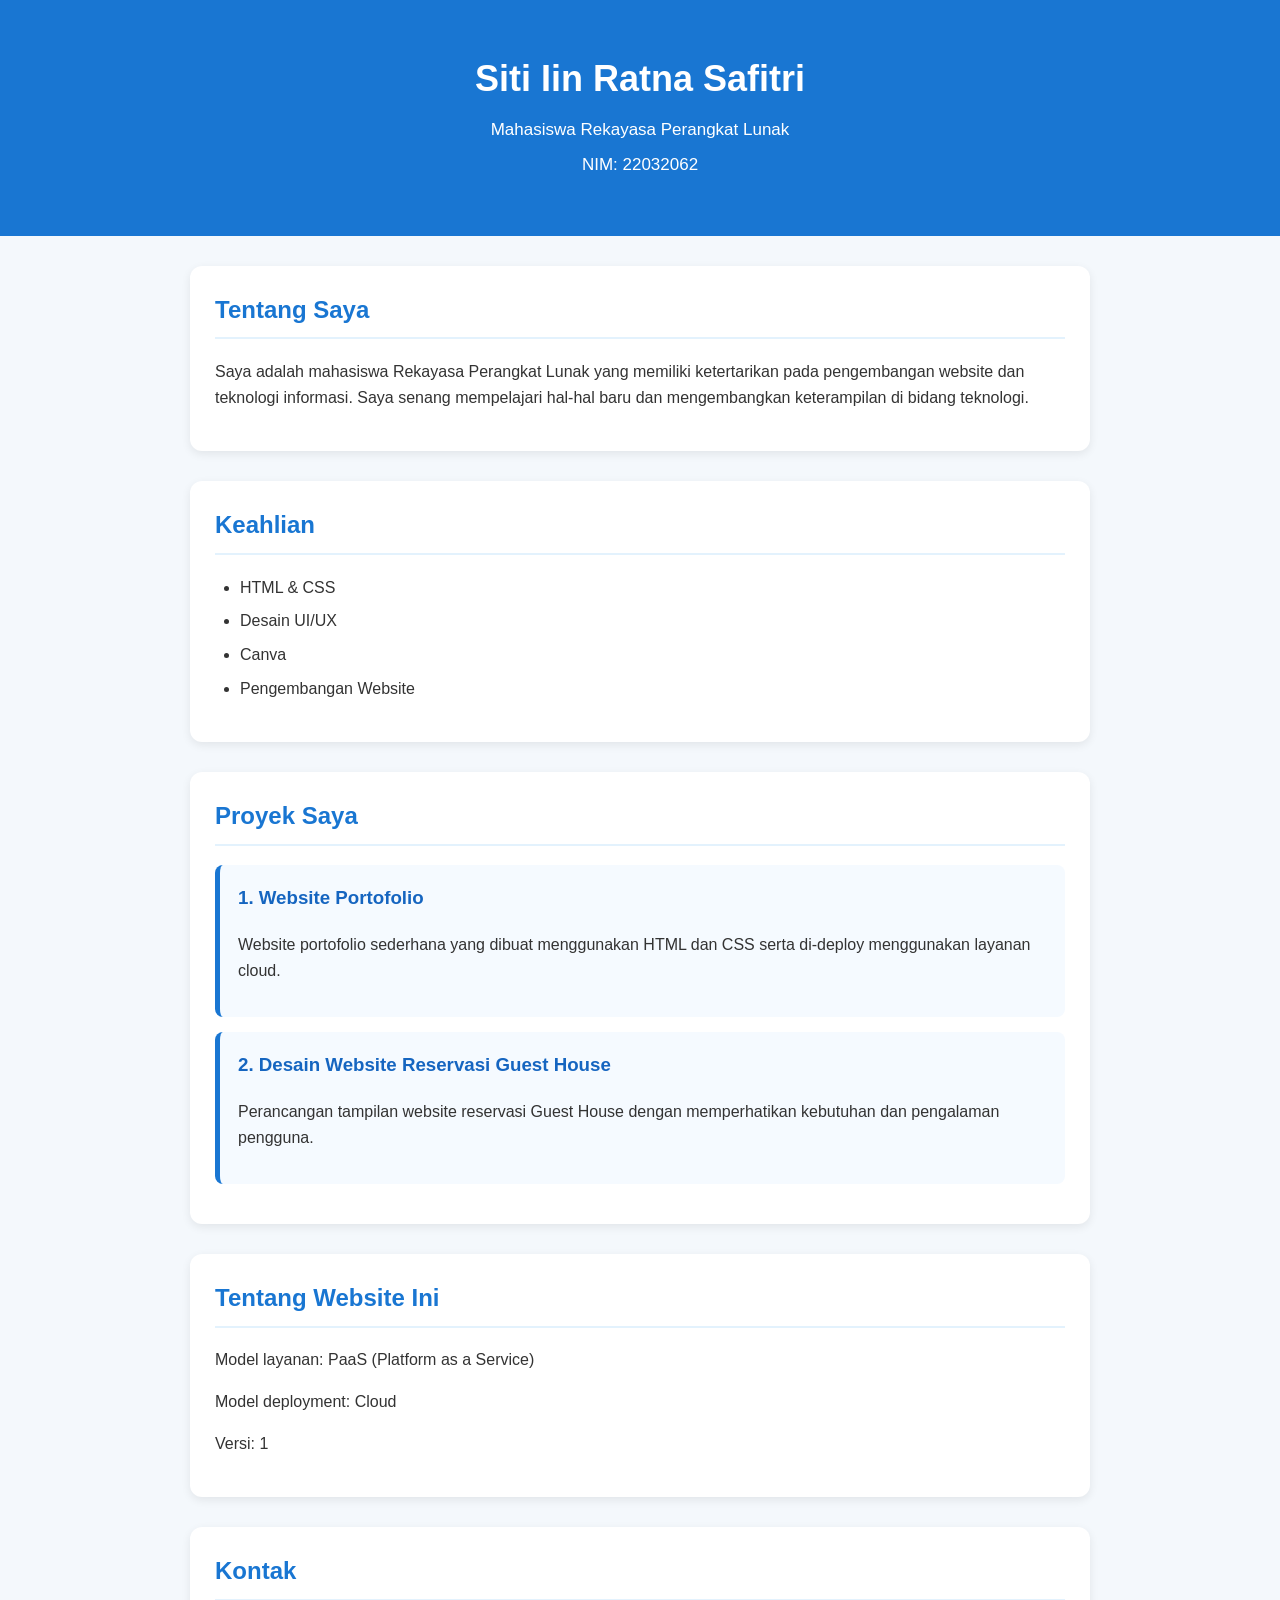
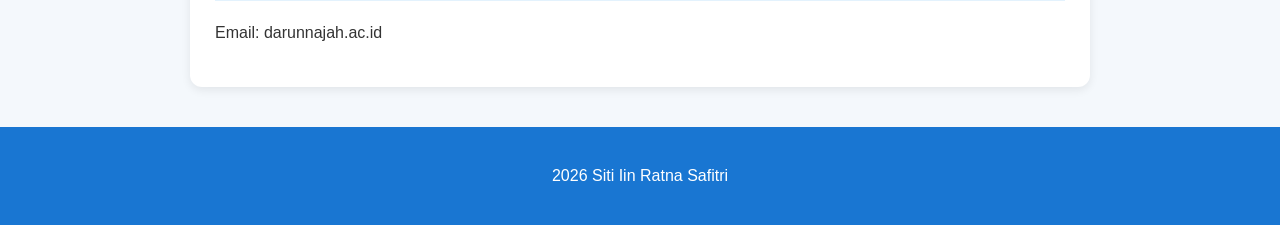
==== index.html @ 242a86ff "Add files via upload" ====
<!DOCTYPE html>
<html lang="id">
<head>
    <meta charset="UTF-8">
    <meta name="viewport" content="width=device-width, initial-scale=1.0">
    <title>Portofolio Iin Ratna</title>
    <link rel="stylesheet" href="style.css">
</head>

<body>

    <header>
        <h1>Siti Iin Ratna Safitri</h1>
        <p>Mahasiswa Rekayasa Perangkat Lunak</p>
        <p>NIM: 22032062</p>
    </header>

    <section>
        <h2>Tentang Saya</h2>
        <p>
            Saya adalah mahasiswa Rekayasa Perangkat Lunak yang memiliki
            ketertarikan pada pengembangan website dan teknologi informasi.
            Saya senang mempelajari hal-hal baru dan mengembangkan keterampilan
            di bidang teknologi.
        </p>
    </section>

    <section>
        <h2>Keahlian</h2>
        <ul>
            <li>HTML & CSS</li>
            <li>Desain UI/UX</li>
            <li>Canva</li>
            <li>Pengembangan Website</li>
        </ul>
    </section>

    <section>
        <h2>Proyek Saya</h2>

        <div class="project">
            <h3>1. Website Portofolio</h3>
            <p>
                Website portofolio sederhana yang dibuat menggunakan HTML
                dan CSS serta di-deploy menggunakan layanan cloud.
            </p>
        </div>

        <div class="project">
            <h3>2. Desain Website Reservasi Guest House</h3>
            <p>
                Perancangan tampilan website reservasi Guest House dengan
                memperhatikan kebutuhan dan pengalaman pengguna.
            </p>
        </div>
    </section>

    <section>
        <h2>Tentang Website Ini</h2>
        <p>Model layanan: PaaS (Platform as a Service)</p>
        <p>Model deployment: Cloud</p>
        <p>Versi: 1</p>
    </section>

    <section>
        <h2>Kontak</h2>
        <p>Email: darunnajah.ac.id</p>
    </section>

    <footer>
        <p>2026 Siti Iin Ratna Safitri</p>
    </footer>

</body>
</html>
---- style.css ----
/* Tampilan dasar */
body {
    margin: 0;
    font-family: Arial, sans-serif;
    background-color: #f4f8fc;
    color: #333;
    line-height: 1.6;
}

/* Bagian header */
header {
    background-color: #1976d2;
    color: white;
    text-align: center;
    padding: 50px 20px;
}

header h1 {
    margin: 0;
    font-size: 36px;
}

header p {
    margin: 8px 0;
    font-size: 17px;
}

/* Semua section */
section {
    max-width: 850px;
    margin: 30px auto;
    padding: 25px;
    background-color: white;
    border-radius: 12px;
    box-shadow: 0 3px 10px rgba(0, 0, 0, 0.08);
}

section h2 {
    color: #1976d2;
    margin-top: 0;
    border-bottom: 2px solid #e3f2fd;
    padding-bottom: 8px;
}

/* Daftar keahlian */
ul {
    padding-left: 25px;
}

li {
    margin-bottom: 8px;
}

/* Bagian proyek */
.project {
    background-color: #f5faff;
    padding: 18px;
    margin: 15px 0;
    border-left: 5px solid #1976d2;
    border-radius: 8px;
}

.project h3 {
    margin-top: 0;
    color: #1565c0;
}

/* Footer */
footer {
    background-color: #1976d2;
    color: white;
    text-align: center;
    padding: 20px;
    margin-top: 40px;
}

/* Tampilan HP */
@media (max-width: 600px) {
    header h1 {
        font-size: 28px;
    }

    section {
        margin: 20px 12px;
        padding: 20px;
    }
}
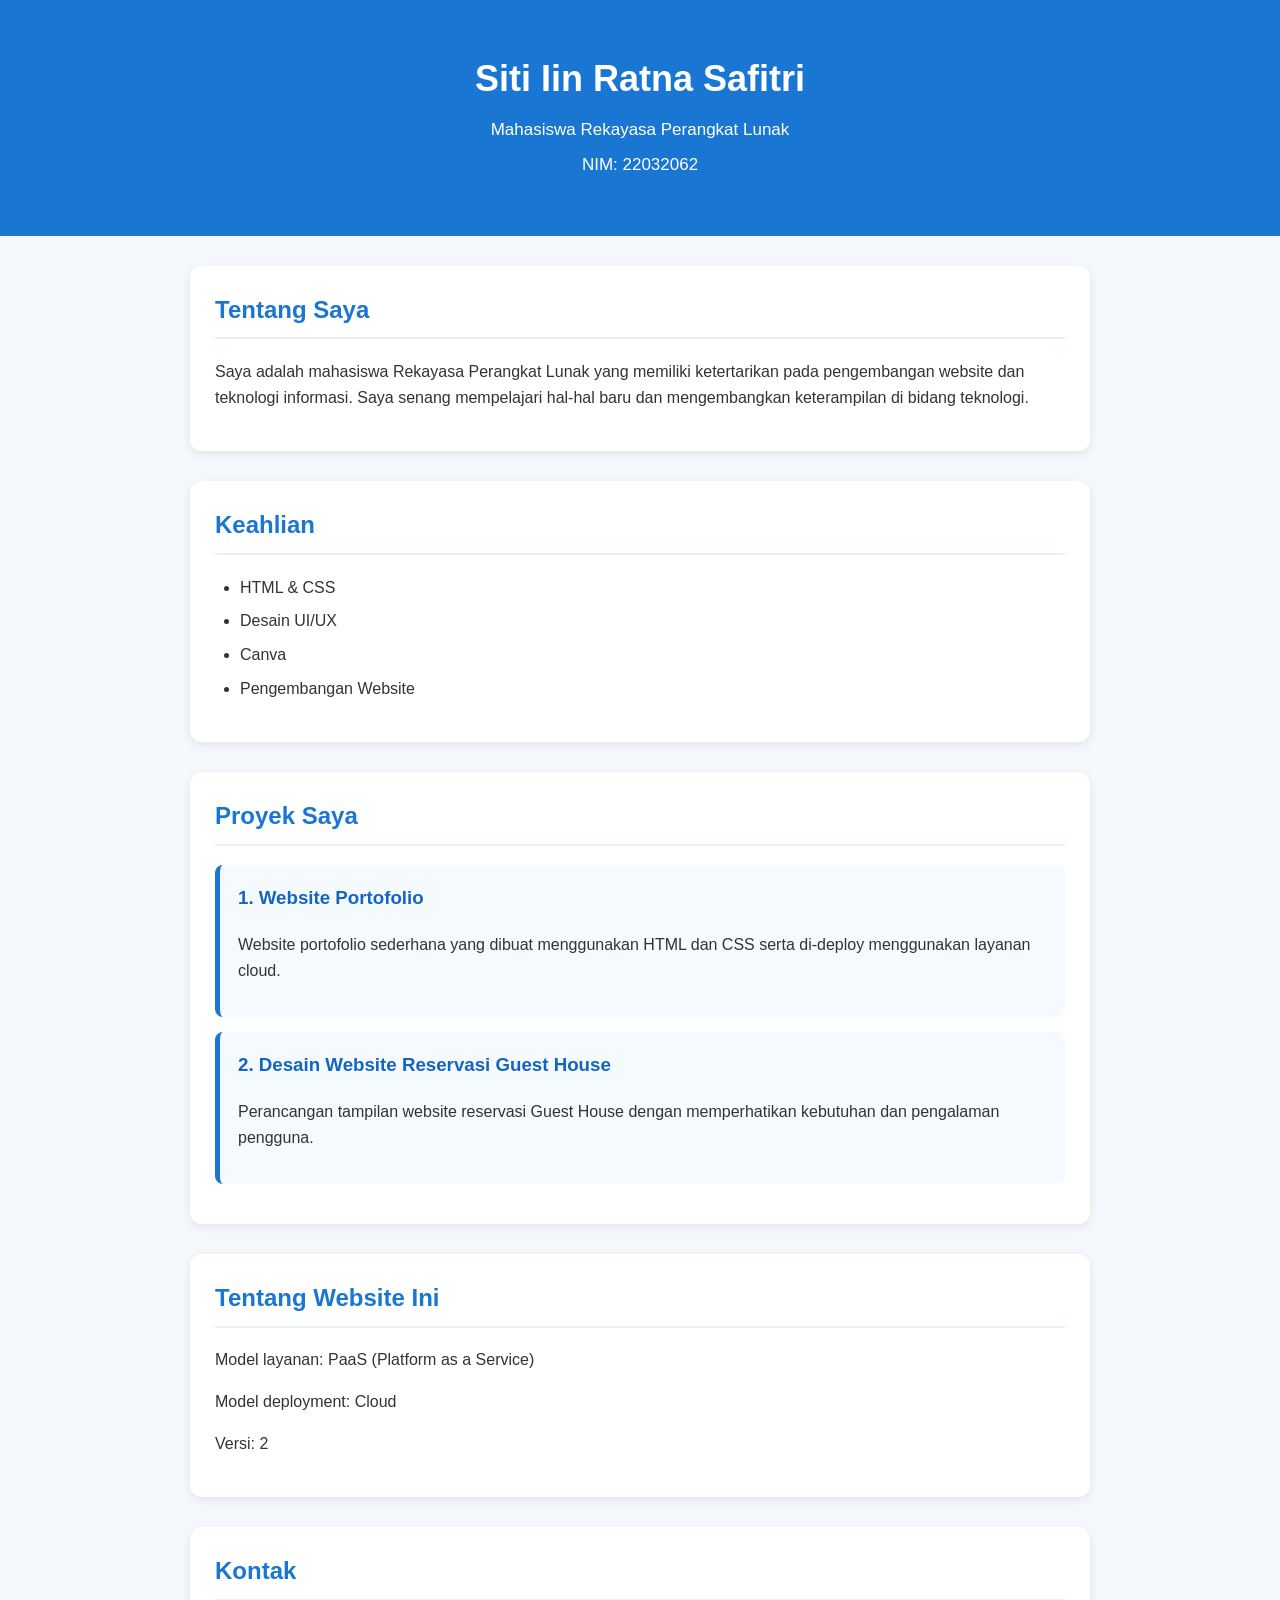
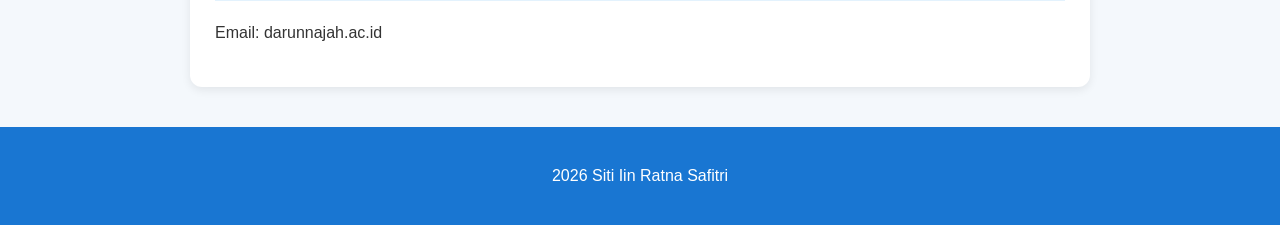
==== commit 2c66a73b: "Add files via upload" ====
--- a/index.html
+++ b/index.html
@@ -59,7 +59,7 @@
         <h2>Tentang Website Ini</h2>
         <p>Model layanan: PaaS (Platform as a Service)</p>
         <p>Model deployment: Cloud</p>
-        <p>Versi: 1</p>
+        <p>Versi: 2</p>
     </section>
 
     <section>
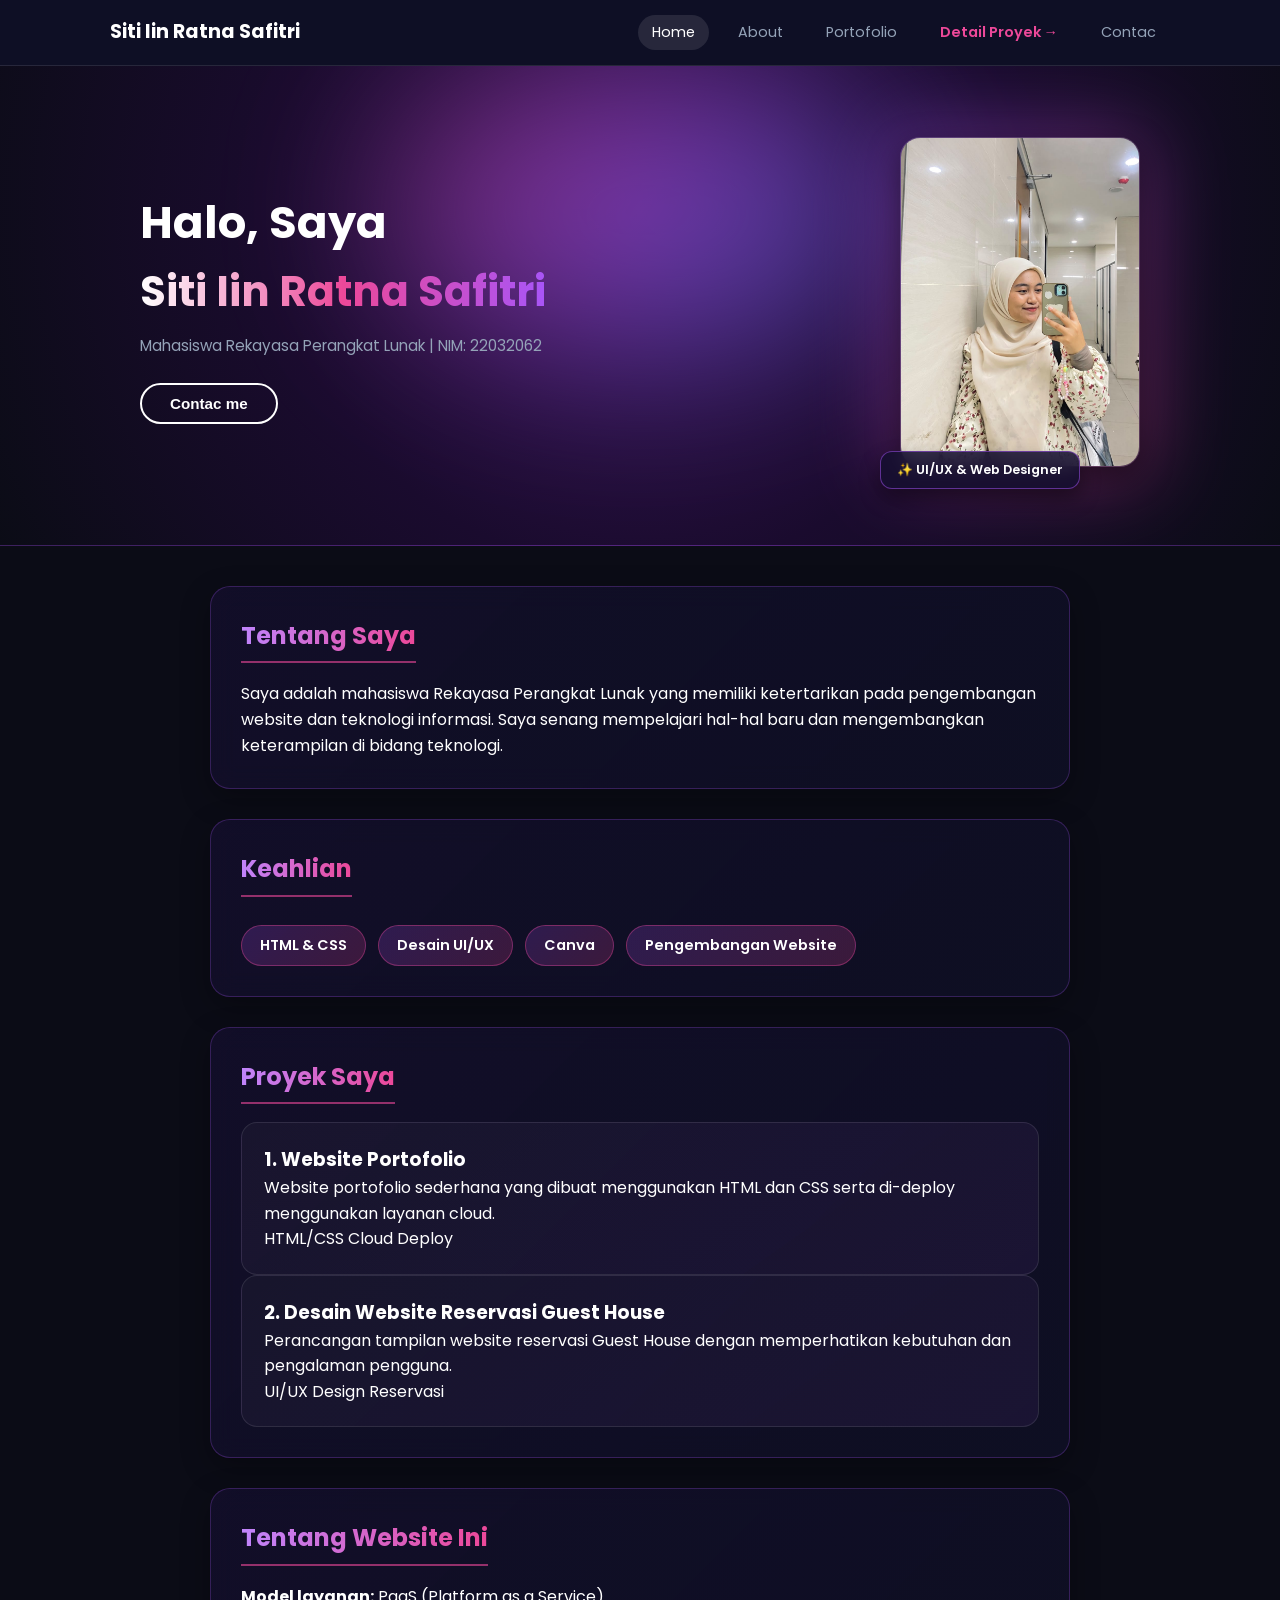
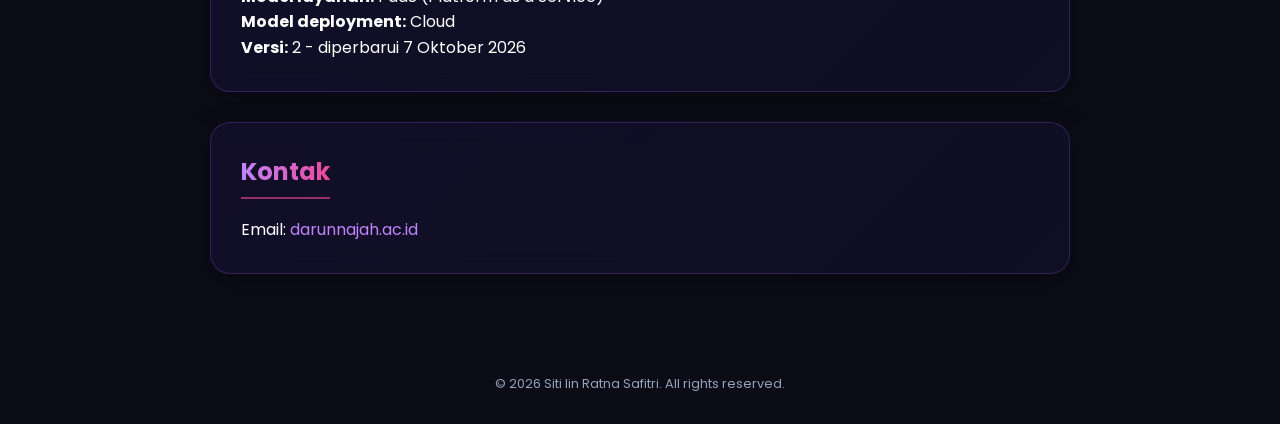
==== commit e28844bc: "Add files via upload" ====
--- a/index.html
+++ b/index.html
@@ -3,73 +3,147 @@
 <head>
     <meta charset="UTF-8">
     <meta name="viewport" content="width=device-width, initial-scale=1.0">
-    <title>Portofolio Iin Ratna</title>
+    <title>Siti Iin Ratna Safitri - Portofolio</title>
+    <!-- Google Fonts -->
+    <link href="https://fonts.googleapis.com/css2?family=Poppins:wght@300;400;600;700&display=swap" rel="stylesheet">
     <link rel="stylesheet" href="style.css">
 </head>
-
 <body>
 
-    <header>
-        <h1>Siti Iin Ratna Safitri</h1>
-        <p>Mahasiswa Rekayasa Perangkat Lunak</p>
-        <p>NIM: 22032062</p>
+    <!-- Navigasi Atas (Navbar) -->
+    <nav class="navbar">
+        <div class="nav-container">
+            <a href="#" class="logo">Siti Iin Ratna Safitri</a>
+            <div class="nav-links">
+    <a href="#" class="active">Home</a>
+    <a href="#tentang">About</a>
+    <a href="#proyek">Portofolio</a>
+    <a href="proyek.html" style="color: #ec4899; font-weight: 600;">Detail Proyek →</a>
+    <a href="javascript:void(0)" onclick="openModal()">Contac</a>
+</div>
+        </div>
+    </nav>
+
+    <!-- Hero Section (Tampilan Canva) -->
+    <header class="hero">
+        <div class="hero-container">
+            <div class="hero-text">
+                <h1>Halo, Saya</h1>
+                <h2 class="name-highlight">Siti Iin Ratna Safitri</h2>
+                <p class="hero-sub">Mahasiswa Rekayasa Perangkat Lunak | NIM: 22032062</p>
+                <!-- TOMBOL DIPERBAIKI AGAR MEMANGGIL POP-UP -->
+                <button class="btn-contact" onclick="openModal()">Contac me</button>
+            </div>
+    <div class="hero-image-wrapper">
+    <img src="me.jpeg" alt="Siti Iin Ratna Safitri" class="hero-image">
+    
+    <!-- BADGE UI/UX MELAYANG -->
+    <div class="badge-uiux">
+        <span>✨ UI/UX & Web Designer</span>
+    </div>
+</div>
     </header>
 
-    <section>
-        <h2>Tentang Saya</h2>
-        <p>
-            Saya adalah mahasiswa Rekayasa Perangkat Lunak yang memiliki
-            ketertarikan pada pengembangan website dan teknologi informasi.
-            Saya senang mempelajari hal-hal baru dan mengembangkan keterampilan
-            di bidang teknologi.
-        </p>
-    </section>
+    <!-- Isi Utama Portofolio -->
+    <main class="container">
+        
+        <!-- Tentang Saya -->
+        <section id="tentang" class="section-card">
+            <h2>Tentang Saya</h2>
+            <p>
+                Saya adalah mahasiswa Rekayasa Perangkat Lunak yang memiliki ketertarikan pada pengembangan website dan teknologi informasi. Saya senang mempelajari hal-hal baru dan mengembangkan keterampilan di bidang teknologi.
+            </p>
+        </section>
 
-    <section>
-        <h2>Keahlian</h2>
-        <ul>
-            <li>HTML & CSS</li>
-            <li>Desain UI/UX</li>
-            <li>Canva</li>
-            <li>Pengembangan Website</li>
-        </ul>
-    </section>
+        <!-- Keahlian -->
+        <section class="section-card">
+            <h2>Keahlian</h2>
+            <div class="skills-flex">
+                <span class="skill-badge">HTML & CSS</span>
+                <span class="skill-badge">Desain UI/UX</span>
+                <span class="skill-badge">Canva</span>
+                <span class="skill-badge">Pengembangan Website</span>
+            </div>
+        </section>
 
-    <section>
-        <h2>Proyek Saya</h2>
+        <!-- Proyek Saya -->
+        <section id="proyek" class="section-card">
+            <h2>Proyek Saya</h2>
+            <div class="projects-grid">
+                <div class="project-box">
+                    <h3>1. Website Portofolio</h3>
+                    <p>
+                        Website portofolio sederhana yang dibuat menggunakan HTML dan CSS serta di-deploy menggunakan layanan cloud.
+                    </p>
+                    <div class="tags">
+                        <span>HTML/CSS</span>
+                        <span>Cloud Deploy</span>
+                    </div>
+                </div>
+                <div class="project-box">
+                    <h3>2. Desain Website Reservasi Guest House</h3>
+                    <p>
+                        Perancangan tampilan website reservasi Guest House dengan memperhatikan kebutuhan dan pengalaman pengguna.
+                    </p>
+                    <div class="tags">
+                        <span>UI/UX Design</span>
+                        <span>Reservasi</span>
+                    </div>
+                </div>
+            </div>
+        </section>
 
-        <div class="project">
-            <h3>1. Website Portofolio</h3>
-            <p>
-                Website portofolio sederhana yang dibuat menggunakan HTML
-                dan CSS serta di-deploy menggunakan layanan cloud.
-            </p>
-        </div>
+        <!-- Tentang Website Ini -->
+        <section class="section-card info-card">
+            <h2>Tentang Website Ini</h2>
+            <p><strong>Model layanan:</strong> PaaS (Platform as a Service)</p>
+            <p><strong>Model deployment:</strong> Cloud</p>
+            <p><strong>Versi:</strong> 2 - diperbarui 7 Oktober 2026</p>
+        </section>
 
-        <div class="project">
-            <h3>2. Desain Website Reservasi Guest House</h3>
-            <p>
-                Perancangan tampilan website reservasi Guest House dengan
-                memperhatikan kebutuhan dan pengalaman pengguna.
-            </p>
-        </div>
-    </section>
+        <!-- Kontak -->
+        <section id="kontak" class="section-card">
+            <h2>Kontak</h2>
+            <p>Email: <a href="mailto:darunnajah.ac.id">darunnajah.ac.id</a></p>
+        </section>
 
-    <section>
-        <h2>Tentang Website Ini</h2>
-        <p>Model layanan: PaaS (Platform as a Service)</p>
-        <p>Model deployment: Cloud</p>
-        <p>Versi: 2</p>
-    </section>
+    </main>
 
-    <section>
-        <h2>Kontak</h2>
-        <p>Email: darunnajah.ac.id</p>
-    </section>
-
+    <!-- Footer -->
     <footer>
-        <p>2026 Siti Iin Ratna Safitri</p>
+        <p>&copy; 2026 Siti Iin Ratna Safitri. All rights reserved.</p>
     </footer>
 
+    <!-- Pop-Up Modal Kontak -->
+    <div id="contactModal" class="modal">
+        <div class="modal-content">
+            <span class="close-btn" onclick="closeModal()">&times;</span>
+            <h2>Hubungi Saya 💬</h2>
+            <p style="font-size: 0.9rem; color: #94a3b8; margin-bottom: 15px;">Terima kasih sudah berkunjung! Kamu bisa menghubungi saya melalui:</p>
+            <div class="modal-contact-info">
+                <p>📧 <strong>Email:</strong> <a href="mailto:darunnajah.ac.id">darunnajah.ac.id</a></p>
+                <p>🎓 <strong>NIM:</strong> 22032062</p>
+                <p>🏫 <strong>Prodi:</strong> Rekayasa Perangkat Lunak</p>
+            </div>
+            <button class="btn-modal-close" onclick="closeModal()">Tutup</button>
+        </div>
+    </div>
+
+    <!-- Script JavaScript untuk Jalankan Pop-Up -->
+    <script>
+        function openModal() {
+            document.getElementById("contactModal").style.display = "flex";
+        }
+        function closeModal() {
+            document.getElementById("contactModal").style.display = "none";
+        }
+        // Tutup modal jika area di luar kotak diklik
+        window.onclick = function(event) {
+            var modal = document.getElementById("contactModal");
+            if (event.target == modal) {
+                modal.style.display = "none";
+            }
+        }
+    </script>
 </body>
 </html>
--- a/style.css
+++ b/style.css
@@ -1,87 +1,553 @@
-/* Tampilan dasar */
+/* ==========================================
+   TEMA WARNA & PENGATURAN DASAR
+   ========================================== */
+:root {
+    --warna-utama: #0f1026;
+    --warna-aksen: #a855f7;
+    --warna-pink: #ec4899;
+    --warna-bg: #0b0c16;
+    --warna-card: rgba(255, 255, 255, 0.05);
+    --warna-teks: #ffffff;
+    --warna-teks-dim: #94a3b8;
+}
+
+* {
+    margin: 0;
+    padding: 0;
+    box-sizing: border-box;
+}
+
 body {
-    margin: 0;
-    font-family: Arial, sans-serif;
-    background-color: #f4f8fc;
-    color: #333;
+    font-family: 'Poppins', sans-serif;
+    background-color: var(--warna-bg);
+    color: var(--warna-teks);
     line-height: 1.6;
-}
-
-/* Bagian header */
-header {
-    background-color: #1976d2;
-    color: white;
+    overflow-x: hidden;
+}
+
+/* ==========================================
+   NAVBAR & HERO SECTION
+   ========================================== */
+.navbar {
+    background-color: rgba(15, 16, 38, 0.95);
+    backdrop-filter: blur(10px);
+    position: sticky;
+    top: 0;
+    z-index: 100;
+    border-bottom: 1px solid rgba(255, 255, 255, 0.1);
+}
+
+.nav-container {
+    max-width: 1100px;
+    margin: 0 auto;
+    display: flex;
+    justify-content: space-between;
+    align-items: center;
+    padding: 15px 20px;
+}
+
+.logo {
+    color: var(--warna-teks);
+    font-size: 1.2rem;
+    font-weight: 700;
+    text-decoration: none;
+}
+
+.nav-links {
+    display: flex;
+    gap: 15px;
+}
+
+.nav-links a {
+    color: var(--warna-teks-dim);
+    text-decoration: none;
+    font-size: 0.9rem;
+    padding: 6px 14px;
+    border-radius: 20px;
+    transition: 0.3s;
+}
+
+.nav-links a:hover, .nav-links a.active {
+    color: #fff;
+    background-color: rgba(255, 255, 255, 0.1);
+}
+
+/* ==========================================
+   HERO SECTION HOME (LIGHT GLOW MATCHING PAGE 2)
+   ========================================== */
+.hero {
+    position: relative;
+    /* Radial gradient terang glowing yang sama dengan proyek.html */
+    background: radial-gradient(circle at 50% 30%, #3b1559 0%, #1a0b2e 50%, #0b0c16 100%);
+    padding: 70px 20px;
+    min-height: 480px;
+    display: flex;
+    align-items: center;
+    overflow: hidden;
+    border-bottom: 1px solid rgba(168, 85, 247, 0.3);
+}
+
+/* Cahaya Terang Melayang (Light Aura) di Belakang Hero Home */
+.hero::before {
+    content: '';
+    position: absolute;
+    top: 30%;
+    left: 50%;
+    transform: translate(-50%, -50%);
+    width: 500px;
+    height: 280px;
+    background: linear-gradient(135deg, #ec4899, #a855f7, #3b82f6);
+    filter: blur(85px);
+    opacity: 0.5;
+    border-radius: 50%;
+    pointer-events: none;
+    z-index: 1;
+}
+
+/* Memastikan konten di atas efek cahaya */
+.hero-container {
+    max-width: 1000px;
+    margin: 0 auto;
+    width: 100%;
+    display: flex;
+    align-items: center;
+    justify-content: space-between;
+    flex-wrap: wrap-reverse;
+    gap: 30px;
+    position: relative;
+    z-index: 2;
+}
+.hero-text h1 {
+    font-size: 2.8rem;
+    font-weight: 700;
+    
+}
+
+/* Nama Highlight dengan Animasi Pop-Up ke Atas */
+.name-highlight {
+    font-size: 2.6rem;
+    font-weight: 700;
+    background: linear-gradient(to right, #ffffff, #ec4899, #a855f7);
+    -webkit-background-clip: text;
+    -webkit-text-fill-color: transparent;
+    margin-bottom: 8px;
+    display: inline-block;
+    
+    /* ANIMASI POP-UP KE ATAS */
+    animation: popUpText 1.2s cubic-bezier(0.175, 0.885, 0.32, 1.275) forwards;
+}
+
+/* Keyframes Animasi Pop-Up / Timbul dari Bawah */
+@keyframes popUpText {
+    0% {
+        opacity: 0;
+        transform: translateY(40px) scale(0.8); /* Mulai dari bawah & agak kecil */
+    }
+    70% {
+        transform: translateY(-5px) scale(1.03); /* Efek sedikit membal di atas */
+    }
+    100% {
+        opacity: 1;
+        transform: translateY(0) scale(1); /* Posisi pas & sempurna */
+    }
+
+}
+
+.hero-sub {
+    color: var(--warna-teks-dim);
+    font-size: 0.95rem;
+    margin-bottom: 25px;
+}
+
+.btn-contact {
+    padding: 10px 28px;
+    border: 2px solid #ffffff;
+    background: transparent;
+    color: #ffffff;
+    border-radius: 25px;
+    font-weight: 600;
+    font-size: 0.95rem;
+    cursor: pointer;
+    transition: 0.3s;
+}
+
+.btn-contact:hover {
+    background-color: #ffffff;
+    color: #0f1026;
+}
+
+/* Styling Foto Profil dengan Animasi Timbul & Geser */
+.hero-image {
+    width: 240px;
+    height: 330px;
+    object-fit: cover;
+    border-radius: 20px;
+    box-shadow: 0 10px 30px rgba(0,0,0,0.5);
+    border: 1px solid rgba(255, 255, 255, 0.15);
+    
+    
+    animation: floatIn 1.2s cubic-bezier(0.25, 1, 0.5, 1) forwards;
+    transition: transform 0.4s ease, box-shadow 0.4s ease;
+}
+
+/* Efek Hover: Ketika kursor/jari menyentuh foto, fotomu bakal sedikit timbul/terangkat */
+.hero-image:hover {
+    transform: translateY(-8px) scale(1.03);
+    box-shadow: 0 15px 35px rgba(168, 85, 247, 0.4); /* Efek glow ungu */
+}
+
+/* Keyframe Animasi Geser & Timbul saat Pertama Ditinggal Buka */
+@keyframes floatIn {
+    0% {
+        opacity: 0;
+        transform: translateX(50px) scale(0.9); /* Mulai dari agak kanan & lebih kecil */
+    }
+    100% {
+        opacity: 1;
+        transform: translateX(0) scale(1); /* Geser ke posisi asli & membesar pas */
+    }
+}
+
+/* ==========================================
+   KONTIEN & KARTU
+   ========================================== */
+.container {
+    max-width: 900px;
+    margin: 0 auto;
+    padding: 40px 20px;
+}
+
+/* ==========================================
+   KAD KONTEN DENGAN GRADASI & EFEK GLASS
+   ========================================== */
+
+/* Kotak Utama (Tentang Saya, Keahlian, dll) */
+.section-card {
+    /* Latar belakang gradasi gelap yang lembut */
+    background: linear-gradient(135deg, rgba(21, 15, 48, 0.7) 0%, rgba(15, 16, 38, 0.8) 100%) !important;
+    
+    /* Garis tepi gradasi glowing khas UI/UX */
+    border: 1px solid rgba(168, 85, 247, 0.25) !important;
+    backdrop-filter: blur(12px);
+    padding: 30px;
+    border-radius: 20px;
+    margin-bottom: 30px;
+    
+    /* Efek bayangan & transisi */
+    box-shadow: 0 10px 30px rgba(0, 0, 0, 0.3);
+    transition: transform 0.3s ease, border-color 0.3s ease, box-shadow 0.3s ease;
+}
+
+/* Efek Hover: Kad sedikit terangkat & glowing bila disentuh kursor */
+.section-card:hover {
+    transform: translateY(-5px);
+    border-color: rgba(236, 72, 153, 0.5) !important; /* Tukar warna border ke pink glowing */
+    box-shadow: 0 15px 35px rgba(168, 85, 247, 0.2);
+}
+
+/* Tajuk Seksyen dengan Gradasi Warna Teks */
+.section-card h2 {
+    font-size: 1.5rem;
+    margin-bottom: 18px;
+    display: inline-block;
+    
+    /* Warna tajuk bergradasi Ungu ke Pink */
+    background: linear-gradient(to right, #c084fc, #ec4899);
+    -webkit-background-clip: text;
+    -webkit-text-fill-color: transparent;
+    
+    /* Garis di bawah tajuk */
+    border-bottom: 2px solid rgba(236, 72, 153, 0.6);
+    padding-bottom: 6px;
+}
+
+/* ==========================================
+   EFEK BADGE KEAHLIAN (SKILLS)
+   ========================================== */
+.skills-flex {
+    display: flex;
+    flex-wrap: wrap;
+    gap: 12px;
+    margin-top: 10px;
+}
+
+/* Badge Keahlian dengan Gradasi Glowing */
+.skill-badge {
+    background: linear-gradient(135deg, rgba(168, 85, 247, 0.2), rgba(236, 72, 153, 0.2)) !important;
+    color: #ffffff !important;
+    border: 1px solid rgba(236, 72, 153, 0.4) !important;
+    padding: 8px 18px;
+    border-radius: 25px;
+    font-size: 0.9rem;
+    font-weight: 600;
+    transition: all 0.3s ease;
+    cursor: default;
+}
+
+/* Efek Hover pada Badge Skill */
+.skill-badge:hover {
+    background: linear-gradient(135deg, #a855f7, #ec4899) !important;
+    transform: scale(1.08);
+    box-shadow: 0 5px 15px rgba(236, 72, 153, 0.4);
+}
+
+/* ==========================================
+   EFEK KOTAK PROJEK (PROJECT BOX)
+   ========================================== */
+.project-box {
+    background: linear-gradient(145deg, rgba(255, 255, 255, 0.03), rgba(168, 85, 247, 0.08)) !important;
+    border: 1px solid rgba(255, 255, 255, 0.1) !important;
+    padding: 22px;
+    border-radius: 16px;
+    transition: all 0.3s ease;
+}
+
+.project-box:hover {
+    background: linear-gradient(145deg, rgba(168, 85, 247, 0.15), rgba(236, 72, 153, 0.15)) !important;
+    border-color: rgba(168, 85, 247, 0.5) !important;
+    transform: translateY(-4px);
+}
+.info-card {
+    border-left: 4px solid var(--warna-aksen);
+}
+
+#kontak a {
+    color: #c084fc;
+    text-decoration: none;
+}
+
+footer {
     text-align: center;
-    padding: 50px 20px;
-}
-
-header h1 {
-    margin: 0;
-    font-size: 36px;
-}
-
-header p {
-    margin: 8px 0;
-    font-size: 17px;
-}
-
-/* Semua section */
-section {
-    max-width: 850px;
-    margin: 30px auto;
-    padding: 25px;
-    background-color: white;
+    padding: 30px 20px;
+    color: var(--warna-teks-dim);
+    font-size: 0.8rem;
+}
+
+/* ==========================================
+   STYLING KHUSUS POP-UP MODAL (FIXED!)
+   ========================================== */
+.modal {
+    display: none; /* SEMBUNYIKAN SECARA DEFAULT */
+    position: fixed;
+    top: 0;
+    left: 0;
+    width: 100vw;
+    height: 100vh;
+    background-color: rgba(0, 0, 0, 0.75);
+    backdrop-filter: blur(8px);
+    z-index: 99999;
+    justify-content: center;
+    align-items: center;
+}
+
+.modal-content {
+    background: #150f30;
+    border: 1px solid rgba(168, 85, 247, 0.4);
+    border-radius: 20px;
+    padding: 30px;
+    width: 90%;
+    max-width: 400px;
+    box-shadow: 0 15px 35px rgba(0, 0, 0, 0.6);
+    position: relative;
+    text-align: center;
+    color: #ffffff;
+    margin: auto;
+}
+
+.close-btn {
+    position: absolute;
+    top: 12px;
+    right: 18px;
+    font-size: 26px;
+    color: #a855f7;
+    cursor: pointer;
+}
+
+.close-btn:hover {
+    color: #ec4899;
+}
+
+.modal-contact-info {
+    background: rgba(255, 255, 255, 0.05);
+    border: 1px solid rgba(255, 255, 255, 0.1);
+    padding: 15px;
     border-radius: 12px;
-    box-shadow: 0 3px 10px rgba(0, 0, 0, 0.08);
-}
-
-section h2 {
-    color: #1976d2;
-    margin-top: 0;
-    border-bottom: 2px solid #e3f2fd;
-    padding-bottom: 8px;
-}
-
-/* Daftar keahlian */
-ul {
-    padding-left: 25px;
-}
-
-li {
+    text-align: left;
+    margin: 15px 0 20px 0;
+}
+
+.modal-contact-info p {
+    font-size: 0.9rem;
     margin-bottom: 8px;
-}
-
-/* Bagian proyek */
-.project {
-    background-color: #f5faff;
-    padding: 18px;
-    margin: 15px 0;
-    border-left: 5px solid #1976d2;
-    border-radius: 8px;
-}
-
-.project h3 {
-    margin-top: 0;
-    color: #1565c0;
-}
-
-/* Footer */
-footer {
-    background-color: #1976d2;
-    color: white;
+    color: #ffffff;
+}
+
+.modal-contact-info a {
+    color: #ec4899;
+    text-decoration: none;
+}
+
+.btn-modal-close {
+    background: linear-gradient(135deg, #a855f7, #ec4899);
+    color: #ffffff;
+    border: none;
+    padding: 9px 25px;
+    border-radius: 20px;
+    font-weight: 600;
+    font-size: 0.9rem;
+    cursor: pointer;
+    transition: transform 0.2s ease;
+}
+
+.btn-modal-close:hover {
+    transform: scale(1.05);
+}
+/* Container Foto biar bisa ditempeli Badge UI/UX */
+.hero-image-wrapper {
+    position: relative;
+    display: inline-block;
+}
+
+/* Efek Glowing Aura di Belakang Foto */
+.hero-image-wrapper::before {
+    content: '';
+    position: absolute;
+    top: 50%;
+    left: 50%;
+    transform: translate(-50%, -50%);
+    width: 260px;
+    height: 350px;
+    background: linear-gradient(135deg, #a855f7, #ec4899);
+    filter: blur(40px);
+    opacity: 0.4;
+    border-radius: 30px;
+    z-index: 0;
+}
+
+.hero-image {
+    position: relative;
+    z-index: 1;
+}
+
+/* Floating Badge Khas UI/UX Design */
+.badge-uiux {
+    position: absolute;
+    bottom: -15px;
+    left: -20px;
+    background: rgba(21, 15, 48, 0.85);
+    border: 1px solid rgba(168, 85, 247, 0.5);
+    backdrop-filter: blur(10px);
+    padding: 8px 16px;
+    border-radius: 12px;
+    font-size: 0.8rem;
+    font-weight: 600;
+    color: #ffffff;
+    box-shadow: 0 10px 20px rgba(0, 0, 0, 0.4);
+    z-index: 2;
+    display: flex;
+    align-items: center;
+    gap: 6px;
+    animation: floatBadge 3s ease-in-out infinite;
+}
+
+@keyframes floatBadge {
+    0%, 100% { transform: translateY(0); }
+    50% { transform: translateY(-8px); }
+}
+/* ==========================================
+   STYLING COVER GALERI DENGAN EFEK TERANG (LIGHT GLOW)
+   ========================================== */
+
+.gallery-hero {
+    position: relative;
+    padding: 70px 20px 50px 20px;
+    /* Latar Belakang Gradasi Terang & Glowing */
+    background: radial-gradient(circle at 50% 30%, #3b1559 0%, #1a0b2e 50%, #0b0c16 100%);
+    overflow: hidden;
+    border-bottom: 1px solid rgba(168, 85, 247, 0.3);
+}
+
+/* Cahaya Terang Melayang (Light Aura) */
+.gallery-hero::before {
+    content: '';
+    position: absolute;
+    top: 20%;
+    left: 50%;
+    transform: translate(-50%, -50%);
+    width: 450px;
+    height: 250px;
+    background: linear-gradient(135deg, #ec4899, #a855f7, #3b82f6);
+    filter: blur(80px);
+    opacity: 0.55;
+    border-radius: 50%;
+    pointer-events: none;
+    z-index: 1;
+}
+
+.gallery-hero-container {
+    max-width: 800px;
+    margin: 0 auto;
     text-align: center;
-    padding: 20px;
-    margin-top: 40px;
-}
-
-/* Tampilan HP */
-@media (max-width: 600px) {
-    header h1 {
-        font-size: 28px;
-    }
-
-    section {
-        margin: 20px 12px;
-        padding: 20px;
-    }
+    position: relative;
+    z-index: 2;
+}
+
+/* Badge Kapsul Rapi di Tengah Atas */
+.showcase-badge {
+    display: inline-block;
+    background: rgba(255, 255, 255, 0.12);
+    border: 1px solid rgba(236, 72, 153, 0.5);
+    backdrop-filter: blur(10px);
+    padding: 8px 20px;
+    border-radius: 25px;
+    font-size: 0.85rem;
+    color: #ffffff;
+    font-weight: 600;
+    margin-bottom: 18px;
+    box-shadow: 0 4px 15px rgba(236, 72, 153, 0.2);
+}
+
+.hero-desc {
+    color: #cbd5e1;
+    font-size: 0.95rem;
+    max-width: 580px;
+    margin: 0 auto 30px auto;
+}
+
+/* Grid Kartu Statistik */
+.stats-grid {
+    display: flex;
+    justify-content: center;
+    gap: 15px;
+    flex-wrap: wrap;
+}
+
+.stat-card {
+    background: rgba(255, 255, 255, 0.08);
+    border: 1px solid rgba(255, 255, 255, 0.18);
+    backdrop-filter: blur(12px);
+    padding: 12px 24px;
+    border-radius: 16px;
+    min-width: 120px;
+    box-shadow: 0 8px 20px rgba(0, 0, 0, 0.2);
+    transition: transform 0.3s ease;
+}
+
+.stat-card:hover {
+    transform: translateY(-4px);
+    background: rgba(255, 255, 255, 0.12);
+}
+
+.stat-number {
+    font-size: 1.3rem;
+    font-weight: 700;
+}
+
+.color-pink { color: #f472b6; }
+.color-purple { color: #c084fc; }
+.color-blue { color: #38bdf8; }
+
+.stat-label {
+    font-size: 0.75rem;
+    color: #94a3b8;
 }
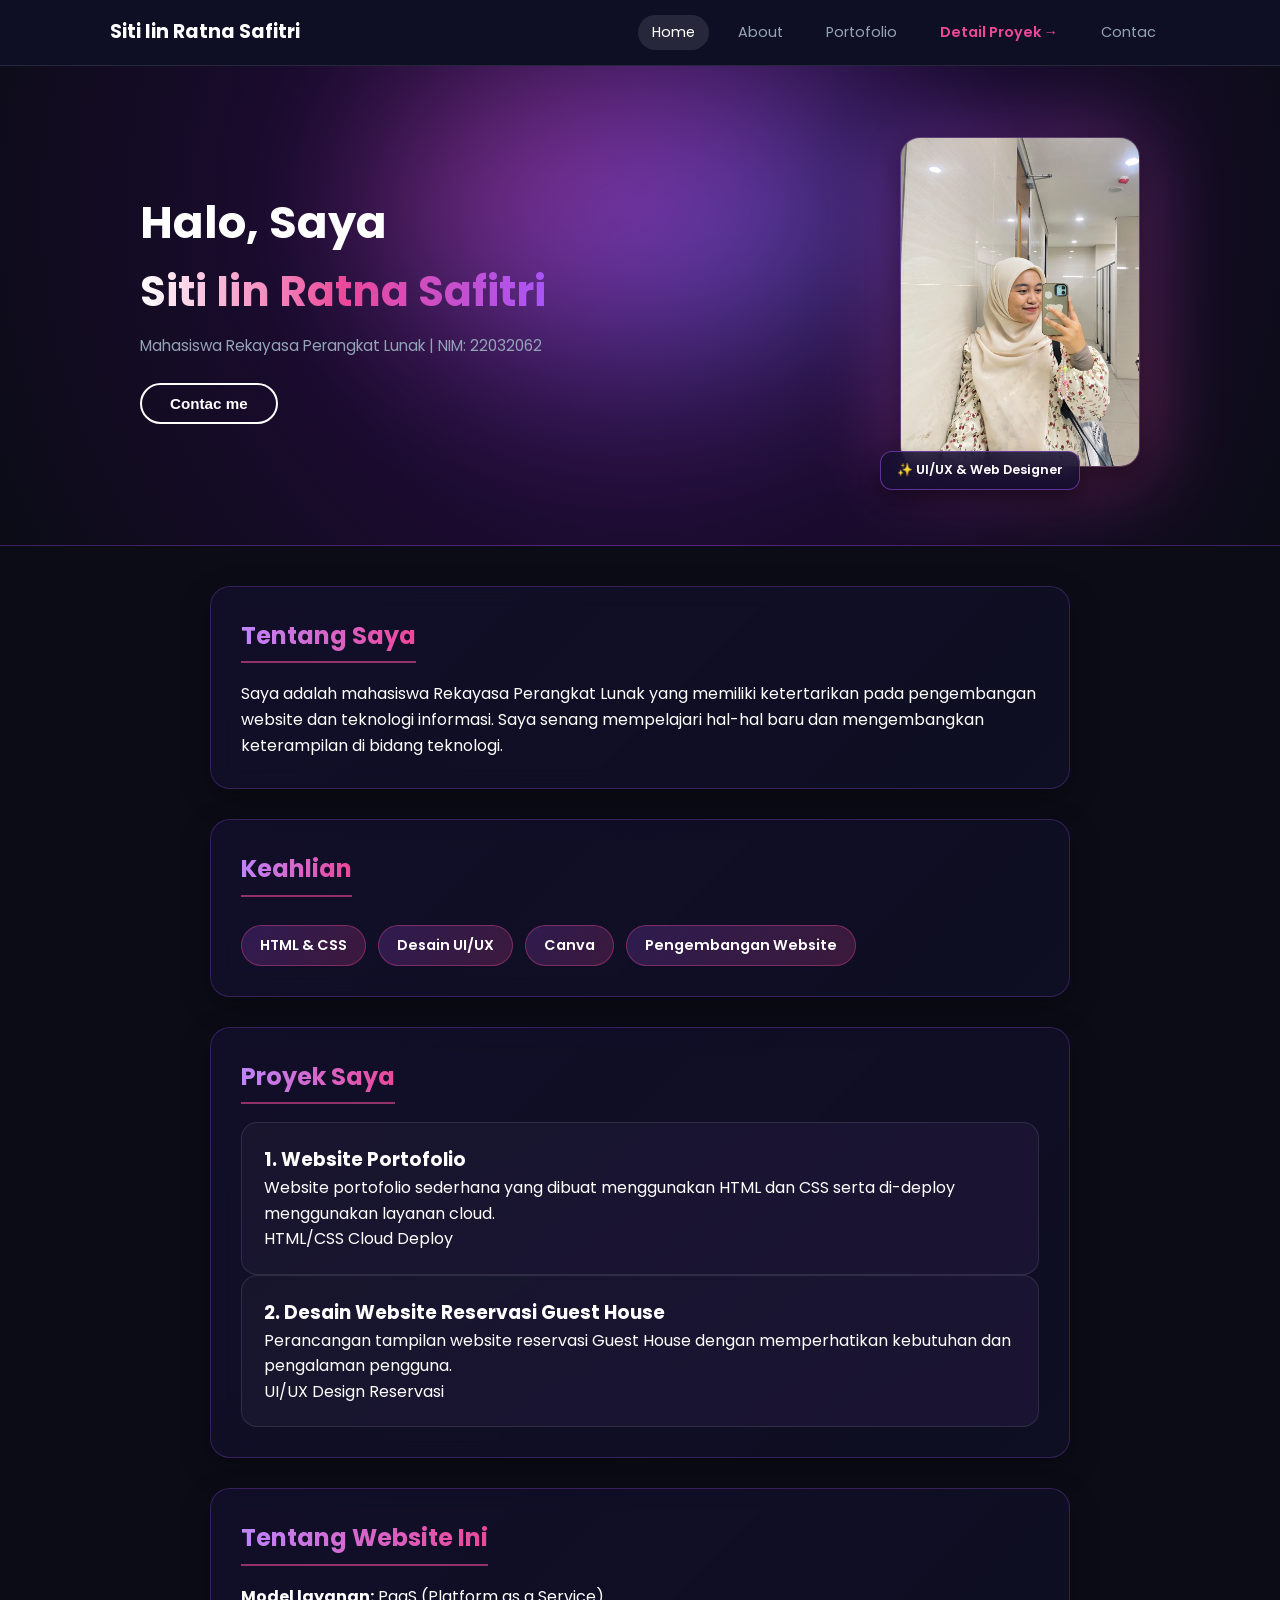
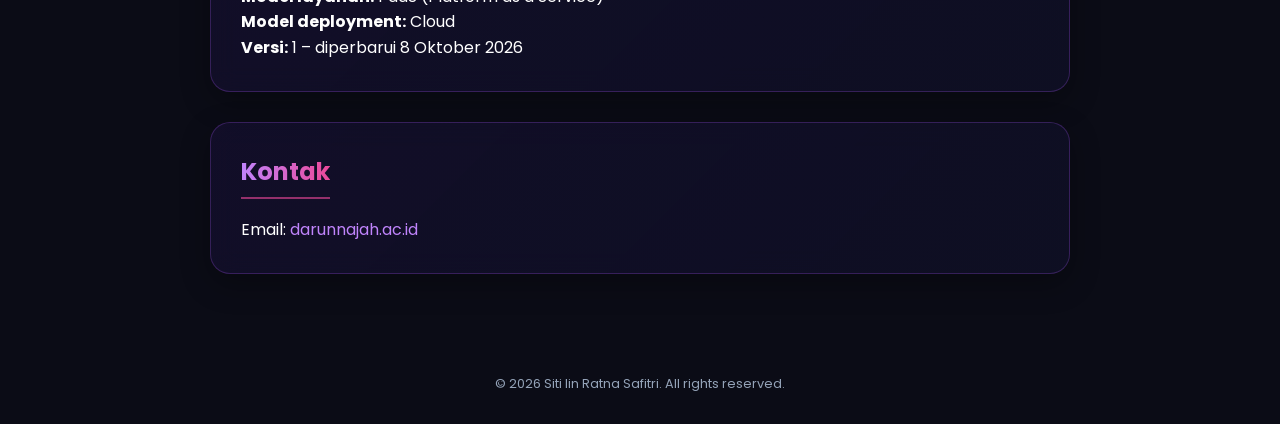
==== commit a03bd24e: "website portofolio versi 1" ====
--- a/index.html
+++ b/index.html
@@ -98,7 +98,7 @@
             <h2>Tentang Website Ini</h2>
             <p><strong>Model layanan:</strong> PaaS (Platform as a Service)</p>
             <p><strong>Model deployment:</strong> Cloud</p>
-            <p><strong>Versi:</strong> 2 - diperbarui 7 Oktober 2026</p>
+            <p><strong>Versi:</strong> 1 – diperbarui 8 Oktober 2026</p>
         </section>
 
         <!-- Kontak -->
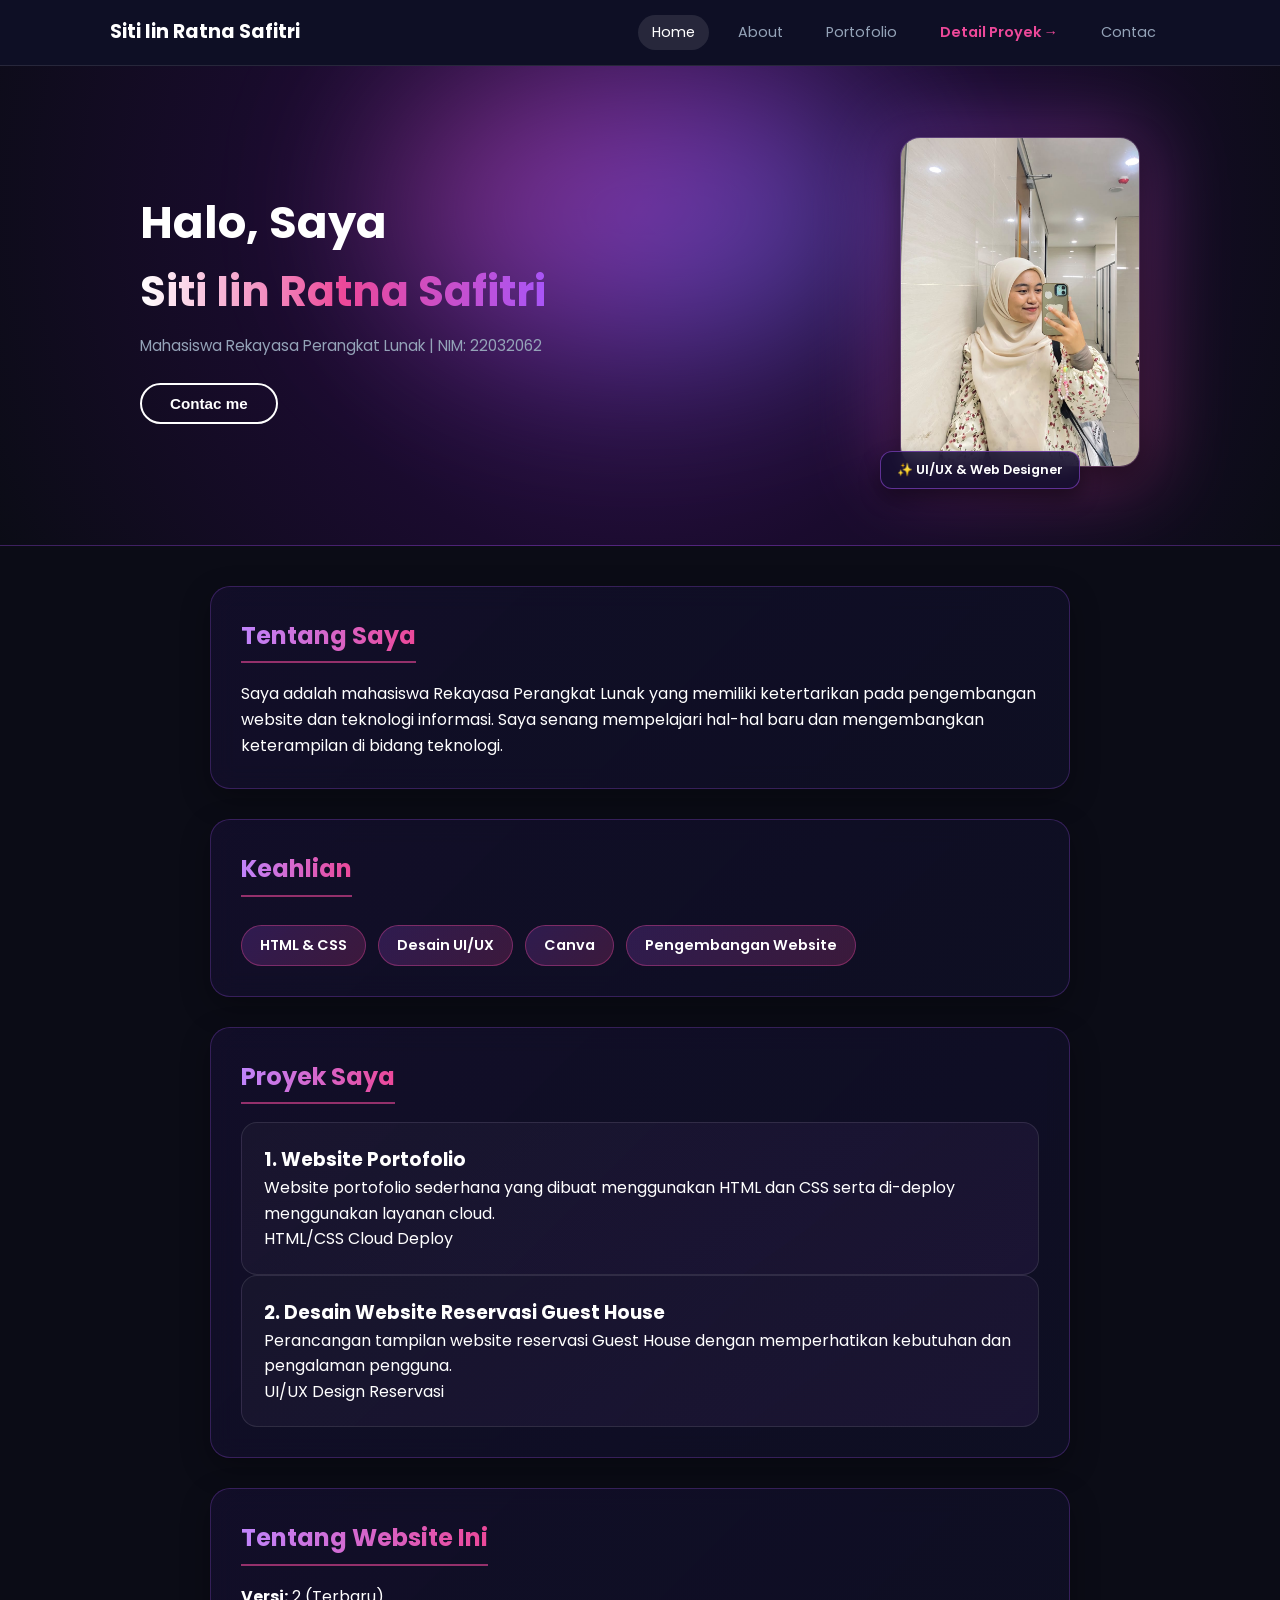
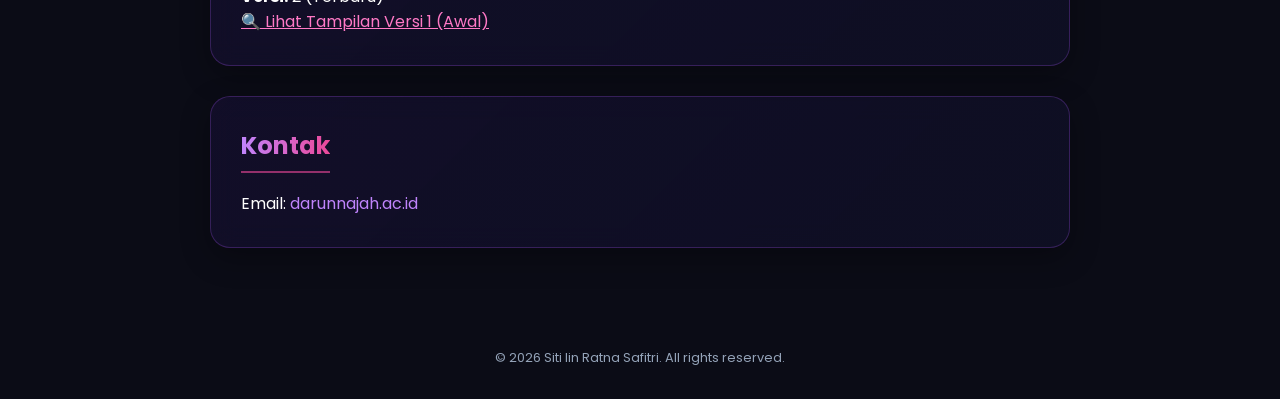
==== commit 64ac72ac: "Versi 1 dan memperbarui Versi 2" ====
--- a/index.html
+++ b/index.html
@@ -96,9 +96,8 @@
         <!-- Tentang Website Ini -->
         <section class="section-card info-card">
             <h2>Tentang Website Ini</h2>
-            <p><strong>Model layanan:</strong> PaaS (Platform as a Service)</p>
-            <p><strong>Model deployment:</strong> Cloud</p>
-            <p><strong>Versi:</strong> 1 – diperbarui 8 Oktober 2026</p>
+          <p><strong>Versi:</strong> 2 (Terbaru)</p>
+        <p><a href="v1.html" style="color: #ff79c6;">🔍 Lihat Tampilan Versi 1 (Awal)</a></p>
         </section>
 
         <!-- Kontak -->
